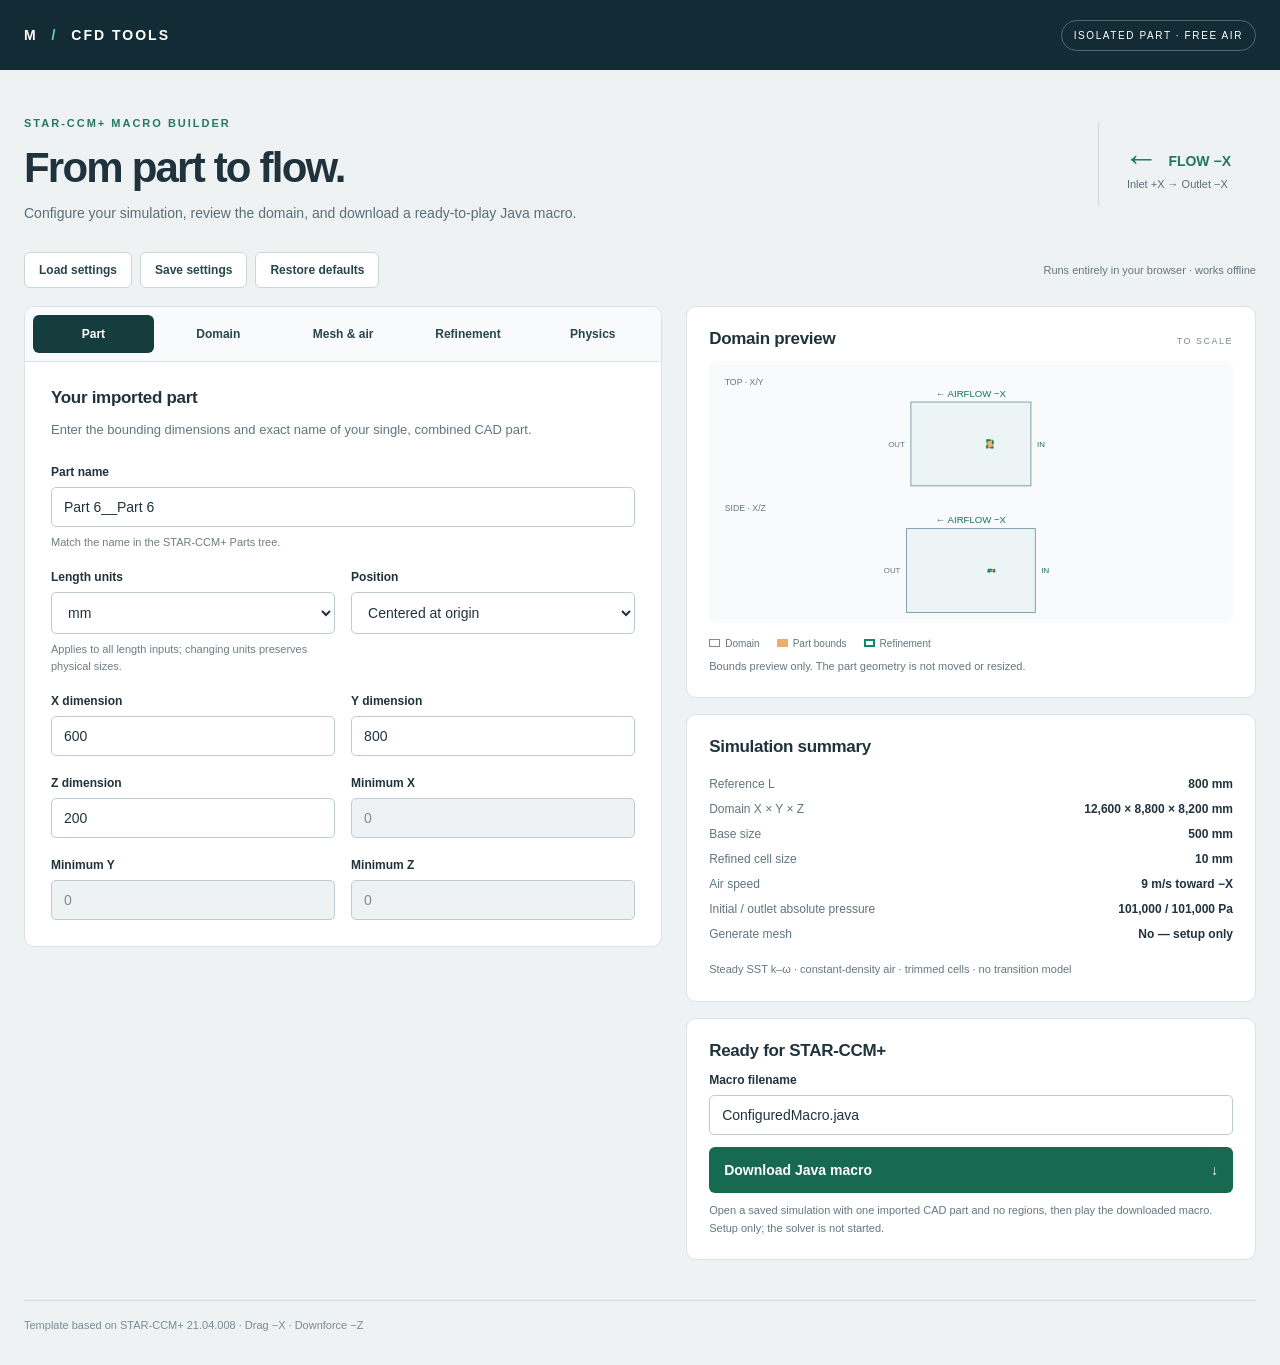
==== index.html @ c5778dd2 "Add files via upload" ====
<!doctype html>
<html lang="en"><head><meta charset="utf-8"><meta name="viewport" content="width=device-width,initial-scale=1"><title>STAR Macro Builder</title><link rel="stylesheet" href="styles.css"><script defer src="template.js"></script><script defer src="engine.js"></script><script defer src="app.js"></script></head>
<body><header><div class="brand">M<span> / </span>CFD TOOLS</div><span class="badge">ISOLATED PART · FREE AIR</span></header>
<main><div class="intro"><div><p class="eyebrow">STAR-CCM+ MACRO BUILDER</p><h1>From part to flow.</h1><p>Configure your simulation, review the domain, and download a ready-to-play Java macro.</p></div><div class="flow">← <strong>FLOW −X</strong><small>Inlet +X → Outlet −X</small></div></div>
<div class="toolbar"><button id="import">Load settings</button><input id="settingsFile" type="file" accept=".json,application/json" hidden><button id="save">Save settings</button><button id="reset">Restore defaults</button><span>Runs entirely in your browser · works offline</span></div>
<div class="layout"><section class="editor"><nav aria-label="Configuration sections" id="tabs"></nav><form id="settings" novalidate></form></section>
<aside><section class="preview card"><div class="section-title"><h2>Domain preview</h2><span>TO SCALE</span></div><svg id="preview" viewBox="0 0 600 300" role="img" aria-label="Top and side views of the part, refinement block, and simulation domain"></svg><div class="legend"><span><i class="domain"></i>Domain</span><span><i class="part"></i>Part bounds</span><span><i class="refine"></i>Refinement</span></div><p class="hint">Bounds preview only. The part geometry is not moved or resized.</p></section>
<section class="card"><h2>Simulation summary</h2><dl id="summary"></dl><p class="hint">Steady SST k–ω · constant-density air · trimmed cells · no transition model</p></section>
<section class="card export"><h2>Ready for STAR-CCM+</h2><label for="filename">Macro filename</label><input id="filename" value="ConfiguredMacro.java" spellcheck="false"><p id="error" role="alert"></p><button id="download" class="primary">Download Java macro <span>↓</span></button><p class="hint">Open a saved simulation with one imported CAD part and no regions, then play the downloaded macro. Setup only; the solver is not started.</p></section></aside></div>
<p id="status" role="status" aria-live="polite"></p><footer>Template based on STAR-CCM+ 21.04.008 · Drag −X · Downforce −Z</footer></main><noscript>This generator requires JavaScript. Enable it to configure and download macros.</noscript></body></html>
---- styles.css ----
:root{font-family:Inter,Segoe UI,Arial,sans-serif;color:#20333d;background:#eef2f3;font-synthesis:none}*{box-sizing:border-box}body{margin:0}header{height:70px;background:#132b35;color:white;padding:0 max(24px,calc((100vw - 1320px)/2));display:flex;align-items:center;justify-content:space-between}.brand{font-weight:800;letter-spacing:2px;font-size:14px}.brand span{color:#65ddba;margin:0 8px}.badge{font-size:10px;letter-spacing:1.6px;border:1px solid #536873;padding:9px 12px;border-radius:30px}main{max-width:1320px;margin:auto;padding:34px 24px}.intro{display:flex;justify-content:space-between;align-items:center;margin-bottom:28px}.eyebrow{font-size:11px;letter-spacing:2px;color:#257861;font-weight:700}h1{font-size:42px;letter-spacing:-1.8px;margin:8px 0 10px}p{line-height:1.6}.intro p:last-child{font-size:14px;color:#5a6f78;margin:0}.flow{font-size:35px;text-align:center;color:#24755f;padding:16px 25px;border-left:1px solid #d0d9dd}.flow strong{font-size:14px;vertical-align:middle}.flow small{display:block;font-size:11px;color:#5a6f78}.toolbar{display:flex;align-items:center;gap:8px;margin-bottom:18px}.toolbar span{margin-left:auto;font-size:11px;color:#64767e}button{cursor:pointer;border:1px solid #cbd6da;background:white;border-radius:6px;padding:10px 14px;color:#29454e;font-family:inherit;font-weight:600;font-size:12px}button:hover{background:#e9f3ef}button:focus-visible,input:focus-visible,select:focus-visible{outline:3px solid #67bca4;outline-offset:2px}.layout{display:grid;grid-template-columns:minmax(0,1.12fr) minmax(340px,1fr);gap:24px;align-items:start}.editor,.card{background:white;border:1px solid #dbe2e5;border-radius:10px}.editor{overflow:hidden}nav{display:flex;flex-wrap:wrap;border-bottom:1px solid #dbe2e5;padding:8px;gap:4px;background:#f8fafb}nav button{flex:1;border:0;background:transparent;padding:12px 8px;white-space:nowrap}nav button[aria-current=true]{background:#163d3d;color:white}form{padding:26px}h2{font-size:17px;margin:0 0 12px;letter-spacing:-.3px}.subtitle{color:#61757e;font-size:13px;margin:0 0 24px}.fields{display:grid;grid-template-columns:1fr 1fr;gap:20px 16px}.field.wide{grid-column:1/-1}label{display:block;font-size:12px;font-weight:600;margin-bottom:8px}input,select{width:100%;border:1px solid #bdccd1;border-radius:5px;padding:11px 12px;background:#fff;color:#20333d;font:inherit;font-size:14px;min-width:0}input:disabled,select:disabled{background:#eef2f3;color:#7e8b91}.help{font-size:11px;color:#6d7e85;line-height:1.5;margin:7px 0 0}input[type=checkbox]{width:17px;height:17px;vertical-align:middle;margin:0 8px 0 0}.check{font-weight:400;line-height:1.6}.card{padding:22px;margin-bottom:16px}.section-title{display:flex;align-items:baseline;justify-content:space-between}.section-title span{font-size:9px;letter-spacing:1.5px;color:#788b93}svg{width:100%;display:block;background:#f8fafb;border-radius:6px}svg text{font-family:Segoe UI,Arial,sans-serif}.legend{display:flex;flex-wrap:wrap;gap:17px;margin:15px 0 8px;font-size:10px;color:#63757d}.legend i{display:inline-block;width:11px;height:8px;margin-right:5px}.domain{border:1px solid #6b909e}.part{background:#ebad69}.refine{border:2px dashed #14866a}.hint{font-size:11px;color:#647780;margin:9px 0 0;line-height:1.6}dl{font-size:12px;display:grid;grid-template-columns:1fr auto;gap:11px;margin:20px 0}dt{color:#61757e}dd{margin:0;text-align:right;font-weight:600;font-variant-numeric:tabular-nums;overflow-wrap:anywhere}.primary{width:100%;background:#17694f;color:white;border:0;font-size:14px;padding:15px;margin-top:12px;display:flex;justify-content:space-between}.primary:hover{background:#10553f}.primary:disabled{background:#93aaa1;cursor:not-allowed}#error{color:#aa3b26;font-size:12px;margin:10px 0 0}#error:empty{display:none}#status{font-size:13px;color:#17694f}footer{border-top:1px solid #d3dde0;padding-top:18px;margin-top:24px;color:#7b8c93;font-size:11px}[hidden]{display:none!important}@media(max-width:850px){.layout{grid-template-columns:1fr}.intro .flow{display:none}.toolbar{flex-wrap:wrap}.toolbar span{width:100%;margin:7px 0}h1{font-size:35px}main{padding:24px 16px}}@media(max-width:450px){.fields{grid-template-columns:1fr}.field.wide{grid-column:auto}.badge{display:none}form{padding:20px}nav button{font-size:11px;padding:10px 4px}}
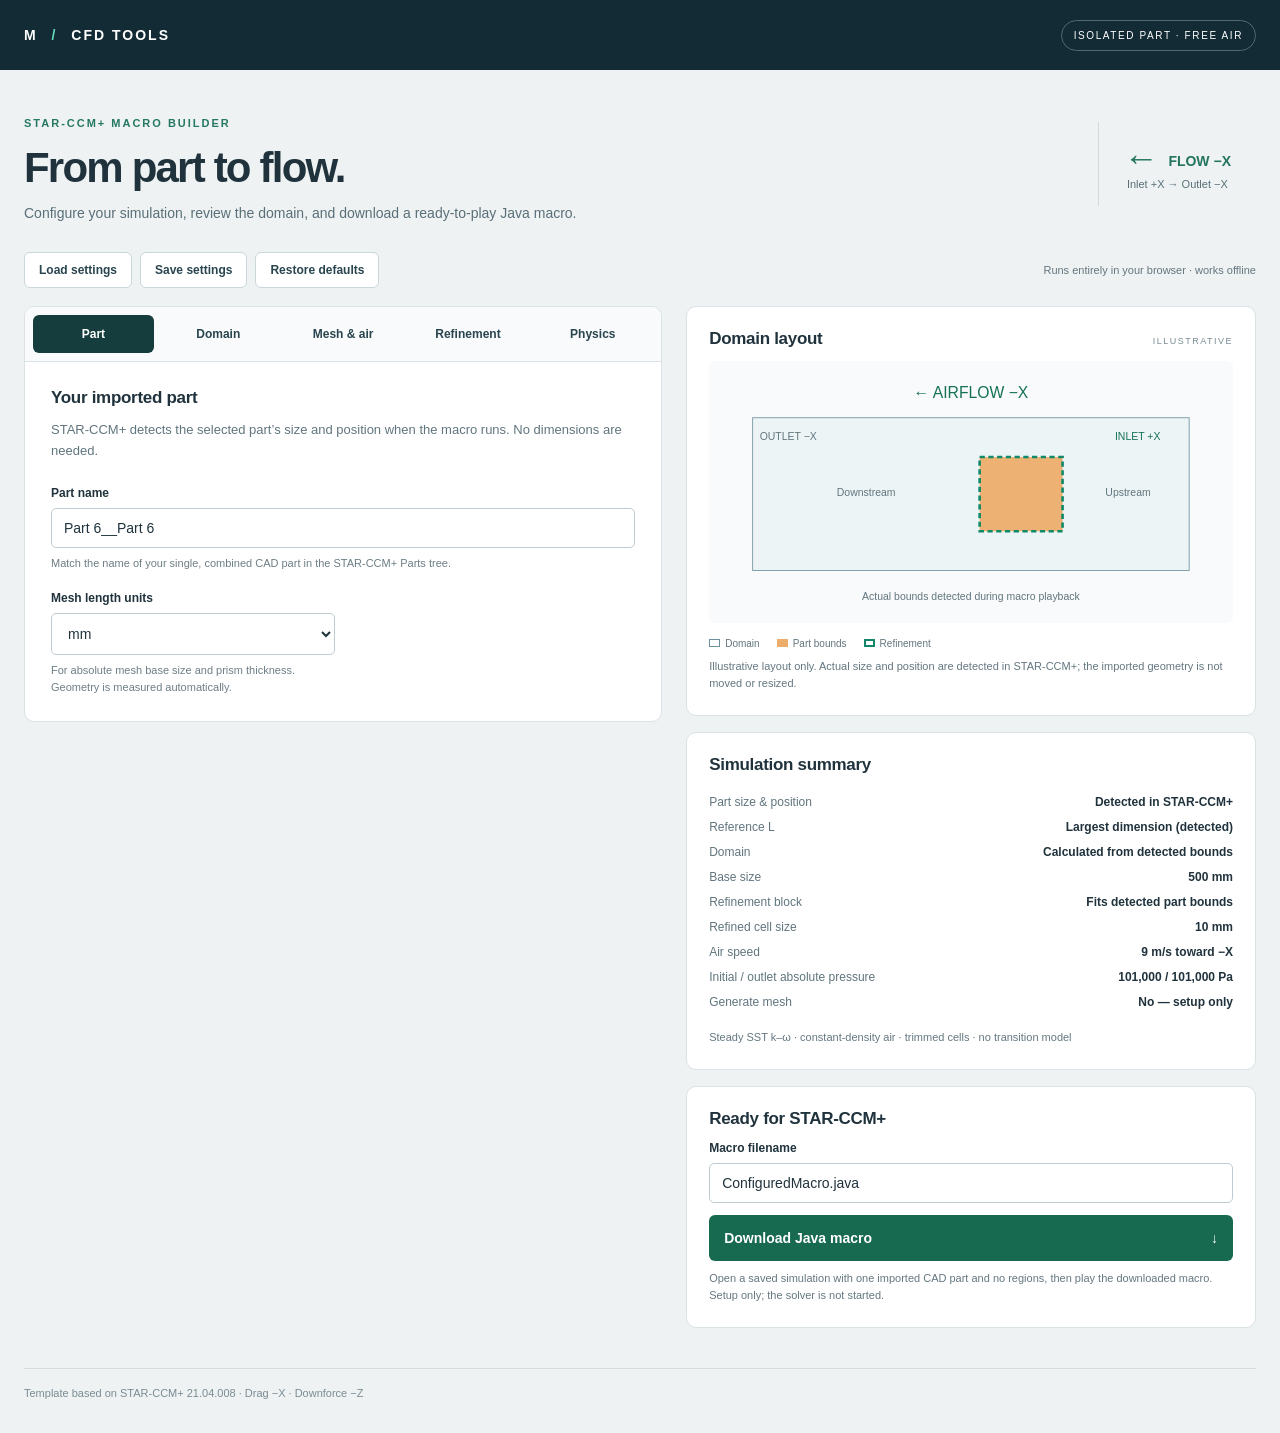
==== commit da5d7c9e: "Add files via upload" ====
--- a/index.html
+++ b/index.html
@@ -4,7 +4,7 @@
 <main><div class="intro"><div><p class="eyebrow">STAR-CCM+ MACRO BUILDER</p><h1>From part to flow.</h1><p>Configure your simulation, review the domain, and download a ready-to-play Java macro.</p></div><div class="flow">← <strong>FLOW −X</strong><small>Inlet +X → Outlet −X</small></div></div>
 <div class="toolbar"><button id="import">Load settings</button><input id="settingsFile" type="file" accept=".json,application/json" hidden><button id="save">Save settings</button><button id="reset">Restore defaults</button><span>Runs entirely in your browser · works offline</span></div>
 <div class="layout"><section class="editor"><nav aria-label="Configuration sections" id="tabs"></nav><form id="settings" novalidate></form></section>
-<aside><section class="preview card"><div class="section-title"><h2>Domain preview</h2><span>TO SCALE</span></div><svg id="preview" viewBox="0 0 600 300" role="img" aria-label="Top and side views of the part, refinement block, and simulation domain"></svg><div class="legend"><span><i class="domain"></i>Domain</span><span><i class="part"></i>Part bounds</span><span><i class="refine"></i>Refinement</span></div><p class="hint">Bounds preview only. The part geometry is not moved or resized.</p></section>
+<aside><section class="preview card"><div class="section-title"><h2>Domain layout</h2><span>ILLUSTRATIVE</span></div><svg id="preview" viewBox="0 0 600 300" role="img" aria-label="Illustrative flow direction and placement of the part, refinement block and simulation domain"></svg><div class="legend"><span><i class="domain"></i>Domain</span><span><i class="part"></i>Part bounds</span><span><i class="refine"></i>Refinement</span></div><p class="hint">Illustrative layout only. Actual size and position are detected in STAR-CCM+; the imported geometry is not moved or resized.</p></section>
 <section class="card"><h2>Simulation summary</h2><dl id="summary"></dl><p class="hint">Steady SST k–ω · constant-density air · trimmed cells · no transition model</p></section>
 <section class="card export"><h2>Ready for STAR-CCM+</h2><label for="filename">Macro filename</label><input id="filename" value="ConfiguredMacro.java" spellcheck="false"><p id="error" role="alert"></p><button id="download" class="primary">Download Java macro <span>↓</span></button><p class="hint">Open a saved simulation with one imported CAD part and no regions, then play the downloaded macro. Setup only; the solver is not started.</p></section></aside></div>
 <p id="status" role="status" aria-live="polite"></p><footer>Template based on STAR-CCM+ 21.04.008 · Drag −X · Downforce −Z</footer></main><noscript>This generator requires JavaScript. Enable it to configure and download macros.</noscript></body></html>
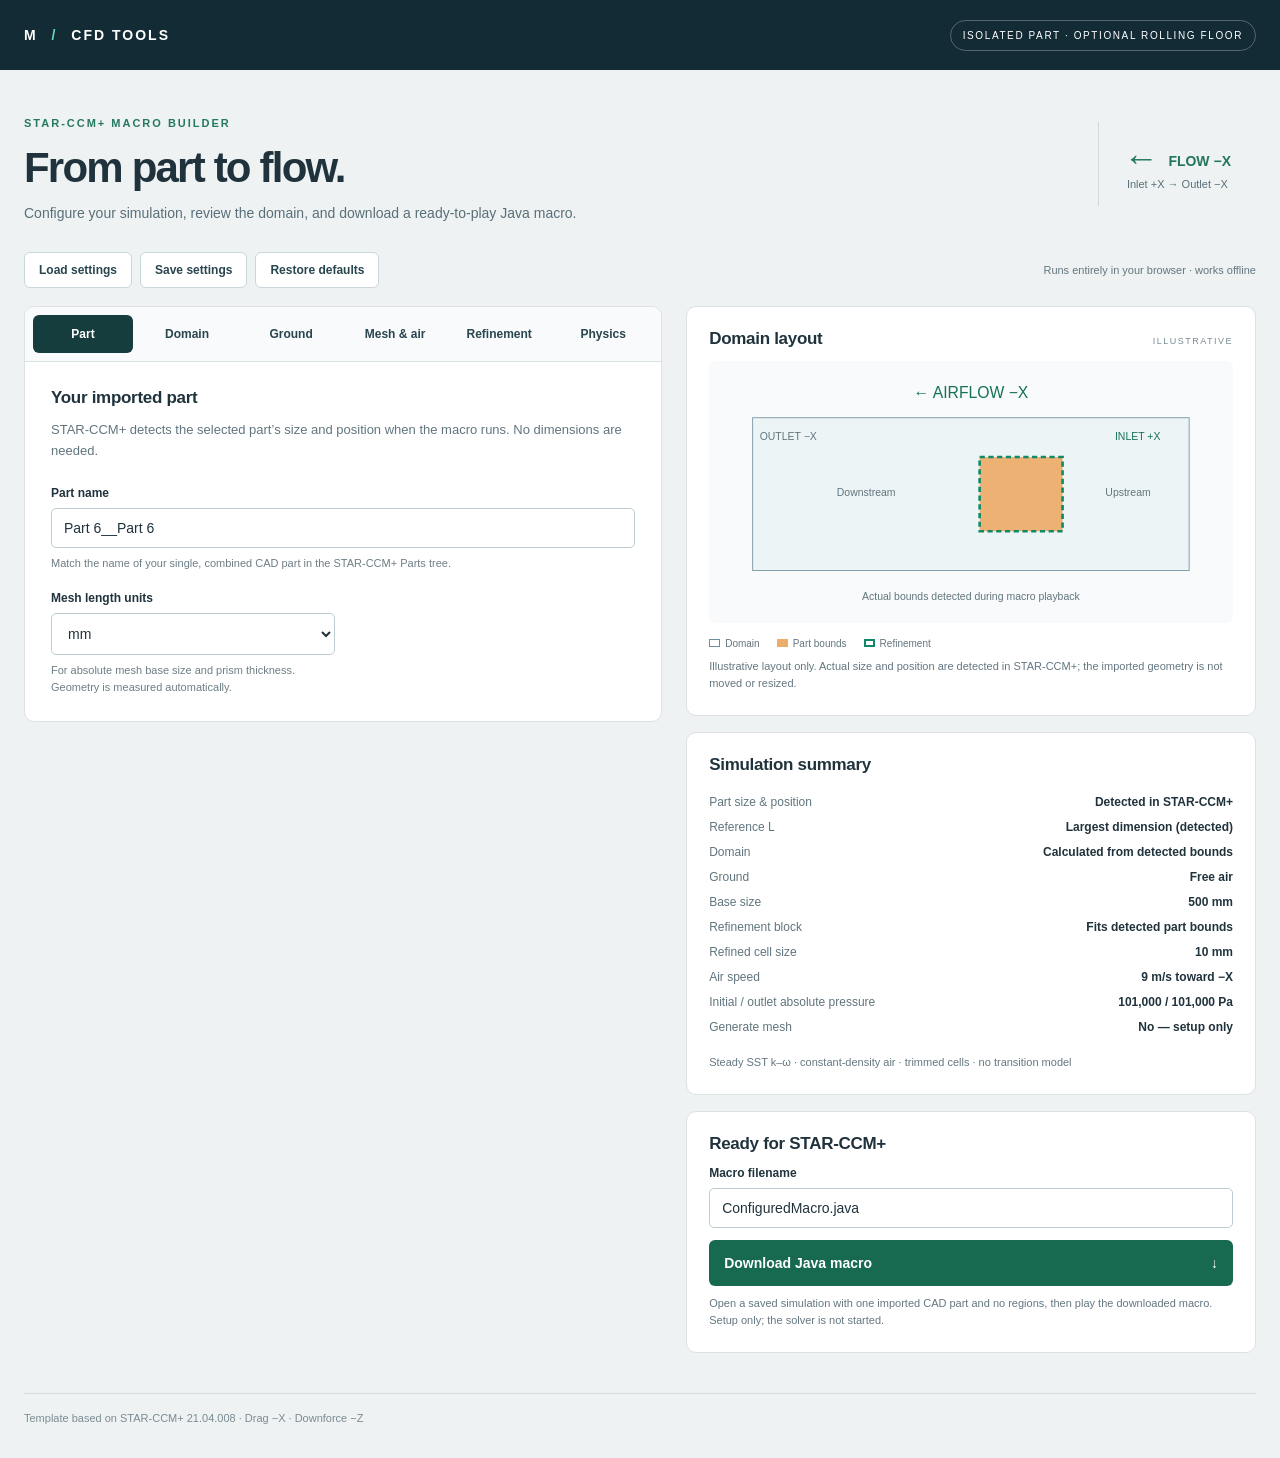
==== commit 16626f1a: "Add optional rolling floor with absolute min-Z ride height" ====
--- a/index.html
+++ b/index.html
@@ -1,6 +1,6 @@
 <!doctype html>
 <html lang="en"><head><meta charset="utf-8"><meta name="viewport" content="width=device-width,initial-scale=1"><title>STAR Macro Builder</title><link rel="stylesheet" href="styles.css"><script defer src="template.js"></script><script defer src="engine.js"></script><script defer src="app.js"></script></head>
-<body><header><div class="brand">M<span> / </span>CFD TOOLS</div><span class="badge">ISOLATED PART · FREE AIR</span></header>
+<body><header><div class="brand">M<span> / </span>CFD TOOLS</div><span class="badge">ISOLATED PART · OPTIONAL ROLLING FLOOR</span></header>
 <main><div class="intro"><div><p class="eyebrow">STAR-CCM+ MACRO BUILDER</p><h1>From part to flow.</h1><p>Configure your simulation, review the domain, and download a ready-to-play Java macro.</p></div><div class="flow">← <strong>FLOW −X</strong><small>Inlet +X → Outlet −X</small></div></div>
 <div class="toolbar"><button id="import">Load settings</button><input id="settingsFile" type="file" accept=".json,application/json" hidden><button id="save">Save settings</button><button id="reset">Restore defaults</button><span>Runs entirely in your browser · works offline</span></div>
 <div class="layout"><section class="editor"><nav aria-label="Configuration sections" id="tabs"></nav><form id="settings" novalidate></form></section>
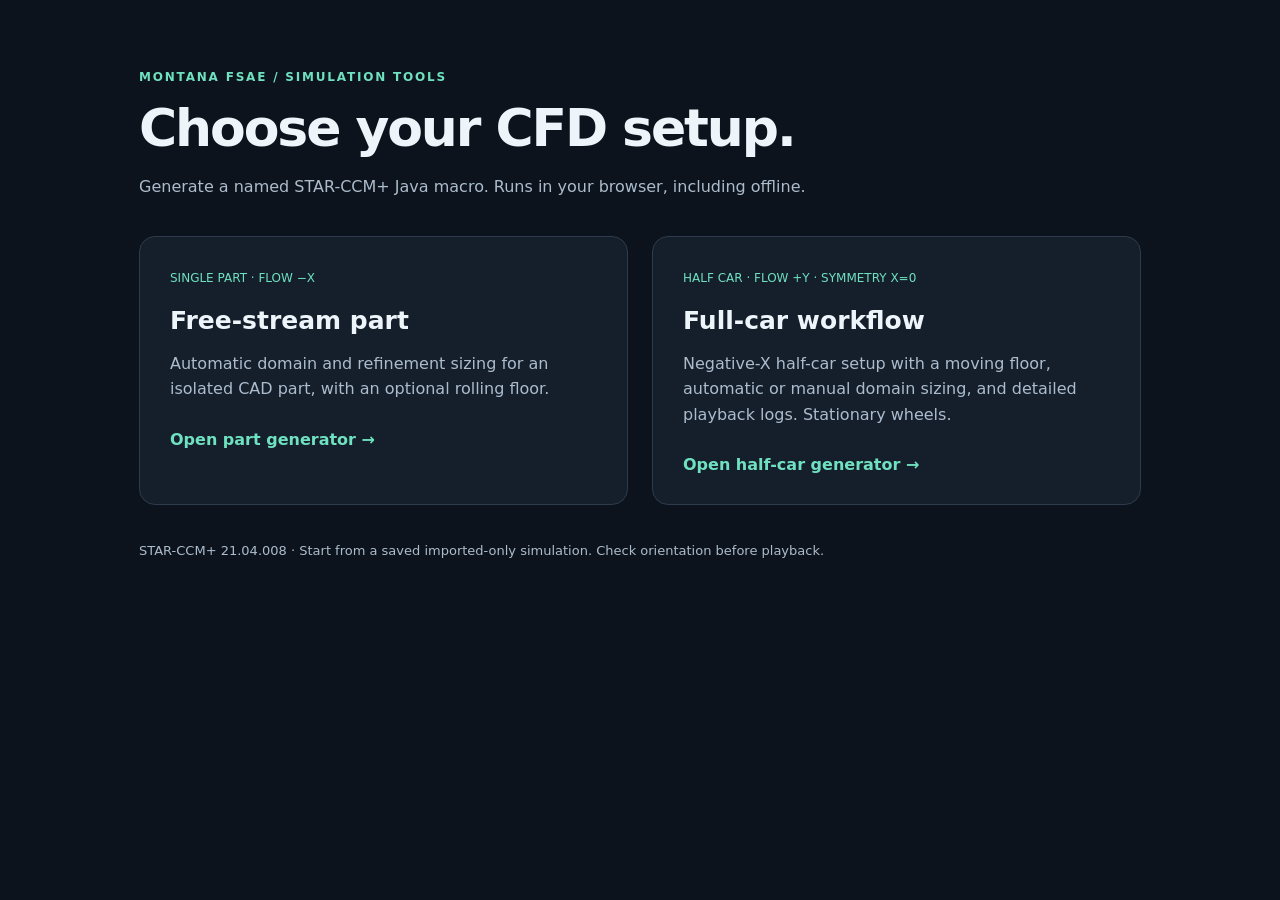
==== commit 6949e5d1: "Combine part and half-car generators with parallel-safe units and named macro exports" ====
--- a/index.html
+++ b/index.html
@@ -1,10 +1,8 @@
 <!doctype html>
-<html lang="en"><head><meta charset="utf-8"><meta name="viewport" content="width=device-width,initial-scale=1"><title>STAR Macro Builder</title><link rel="stylesheet" href="styles.css"><script defer src="template.js"></script><script defer src="engine.js"></script><script defer src="app.js"></script></head>
-<body><header><div class="brand">M<span> / </span>CFD TOOLS</div><span class="badge">ISOLATED PART · OPTIONAL ROLLING FLOOR</span></header>
-<main><div class="intro"><div><p class="eyebrow">STAR-CCM+ MACRO BUILDER</p><h1>From part to flow.</h1><p>Configure your simulation, review the domain, and download a ready-to-play Java macro.</p></div><div class="flow">← <strong>FLOW −X</strong><small>Inlet +X → Outlet −X</small></div></div>
-<div class="toolbar"><button id="import">Load settings</button><input id="settingsFile" type="file" accept=".json,application/json" hidden><button id="save">Save settings</button><button id="reset">Restore defaults</button><span>Runs entirely in your browser · works offline</span></div>
-<div class="layout"><section class="editor"><nav aria-label="Configuration sections" id="tabs"></nav><form id="settings" novalidate></form></section>
-<aside><section class="preview card"><div class="section-title"><h2>Domain layout</h2><span>ILLUSTRATIVE</span></div><svg id="preview" viewBox="0 0 600 300" role="img" aria-label="Illustrative flow direction and placement of the part, refinement block and simulation domain"></svg><div class="legend"><span><i class="domain"></i>Domain</span><span><i class="part"></i>Part bounds</span><span><i class="refine"></i>Refinement</span></div><p class="hint">Illustrative layout only. Actual size and position are detected in STAR-CCM+; the imported geometry is not moved or resized.</p></section>
-<section class="card"><h2>Simulation summary</h2><dl id="summary"></dl><p class="hint">Steady SST k–ω · constant-density air · trimmed cells · no transition model</p></section>
-<section class="card export"><h2>Ready for STAR-CCM+</h2><label for="filename">Macro filename</label><input id="filename" value="ConfiguredMacro.java" spellcheck="false"><p id="error" role="alert"></p><button id="download" class="primary">Download Java macro <span>↓</span></button><p class="hint">Open a saved simulation with one imported CAD part and no regions, then play the downloaded macro. Setup only; the solver is not started.</p></section></aside></div>
-<p id="status" role="status" aria-live="polite"></p><footer>Template based on STAR-CCM+ 21.04.008 · Drag −X · Downforce −Z</footer></main><noscript>This generator requires JavaScript. Enable it to configure and download macros.</noscript></body></html>
+<html lang="en"><head><meta charset="utf-8"><meta name="viewport" content="width=device-width,initial-scale=1"><title>Montana FSAE · CFD tools</title>
+<style>
+:root{font-family:system-ui,sans-serif;color:#eef5fa;background:#0c131c;color-scheme:dark}*{box-sizing:border-box}body{margin:0}main{max-width:1050px;margin:auto;padding:70px 24px}.eyebrow{color:#6fe0c0;letter-spacing:.15em;font-size:12px;font-weight:700}h1{font-size:clamp(32px,5vw,52px);letter-spacing:-.04em;margin:14px 0}p{color:#acbccd;line-height:1.6}.cards{display:grid;grid-template-columns:1fr 1fr;gap:24px;margin-top:36px}.card{display:block;padding:30px;border:1px solid #2c3c4e;background:#151f2b;border-radius:16px;text-decoration:none;color:inherit}.card:hover{border-color:#6fe0c0}.card:focus-visible{outline:3px solid #6fe0c0;outline-offset:5px}h2{font-size:25px;margin:20px 0 10px}.tag{font-size:12px;color:#6fe0c0}.open{display:block;margin-top:28px;color:#6fe0c0;font-weight:700}footer{margin-top:38px;color:#acbccd;font-size:13px}@media(max-width:650px){main{padding:38px 20px}.cards{grid-template-columns:1fr}}
+</style></head><body><main><div class="eyebrow">MONTANA FSAE / SIMULATION TOOLS</div><h1>Choose your CFD setup.</h1><p>Generate a named STAR-CCM+ Java macro. Runs in your browser, including offline.</p>
+<div class="cards"><a class="card" href="free-stream/index.html"><span class="tag">SINGLE PART · FLOW −X</span><h2>Free-stream part</h2><p>Automatic domain and refinement sizing for an isolated CAD part, with an optional rolling floor.</p><span class="open">Open part generator →</span></a>
+<a class="card" href="full-car/index.html"><span class="tag">HALF CAR · FLOW +Y · SYMMETRY X=0</span><h2>Full-car workflow</h2><p>Negative-X half-car setup with a moving floor, automatic or manual domain sizing, and detailed playback logs. Stationary wheels.</p><span class="open">Open half-car generator →</span></a></div>
+<footer>STAR-CCM+ 21.04.008 · Start from a saved imported-only simulation. Check orientation before playback.</footer></main></body></html>
